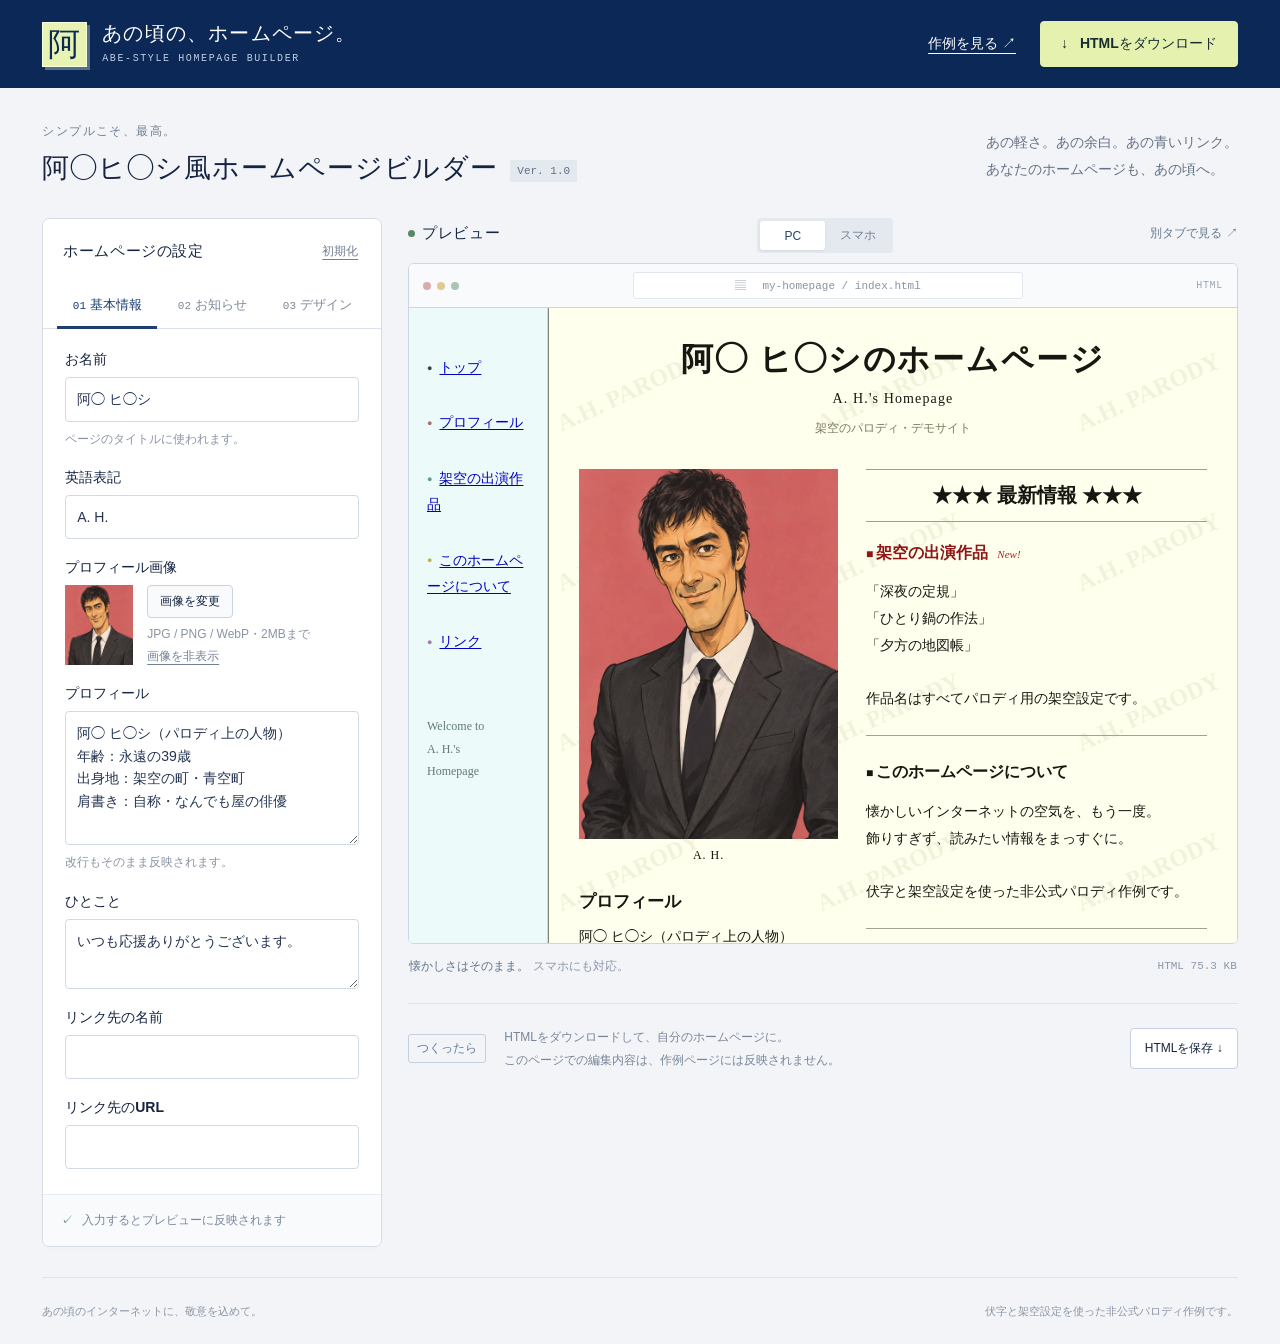
==== index.html @ 74fc6004 "Publish retro homepage builder" ====
<!doctype html>
<html lang="ja">
<head>
  <meta charset="utf-8"><meta name="viewport" content="width=device-width,initial-scale=1">
  <title>阿◯ヒ◯シ風ホームページビルダー</title>
  <meta name="description" content="あの頃のシンプルな個人ホームページをつくろう。プロフィールを入力して、すぐにプレビュー。HTMLで持ち帰れます。架空の人物を使ったパロディ作例。">
  <link rel="canonical" href="https://zanneninsan.github.io/retro-homepage-builder/">
  <meta property="og:type" content="website">
  <meta property="og:title" content="阿◯ヒ◯シ風ホームページビルダー">
  <meta property="og:description" content="名前を入れるだけで、あの頃の個人ホームページへ。即プレビューして、HTMLで持ち帰ろう。非公式パロディ。">
  <meta property="og:url" content="https://zanneninsan.github.io/retro-homepage-builder/">
  <meta property="og:image" content="https://zanneninsan.github.io/retro-homepage-builder/social-card.png">
  <meta property="og:image:width" content="1200">
  <meta property="og:image:height" content="630">
  <meta name="twitter:card" content="summary_large_image">
  <meta name="twitter:title" content="阿◯ヒ◯シ風ホームページビルダー">
  <meta name="twitter:description" content="名前を入れるだけで、あの頃の個人ホームページへ。即プレビューして、HTMLで持ち帰ろう。非公式パロディ。">
  <meta name="twitter:image" content="https://zanneninsan.github.io/retro-homepage-builder/social-card.png">
  <link rel="icon" type="image/svg+xml" href="data:image/svg+xml,%3Csvg xmlns='http://www.w3.org/2000/svg' viewBox='0 0 32 32'%3E%3Crect width='32' height='32' rx='4' fill='%230c2856'/%3E%3Ctext x='16' y='24' text-anchor='middle' font-size='24' fill='%23e6f5a7'%3E阿%3C/text%3E%3C/svg%3E">
  <link rel="stylesheet" href="./style.css">
  <script type="module" src="./app.js"></script>
</head>
<body>
  <header class="topbar">
    <a href="./" class="brand"><span class="brand-mark">阿</span><span>あの頃の、ホームページ。<small>ABE-STYLE HOMEPAGE BUILDER</small></span></a>
    <div class="header-actions"><a class="sample-link" href="./sample.html" target="_blank" rel="noopener">作例を見る <span aria-hidden="true">↗</span></a><button class="download primary" type="button"><span aria-hidden="true">↓</span> HTMLをダウンロード</button></div>
  </header>
  <main>
    <div class="page-intro"><div><div class="eyebrow">シンプルこそ、最高。</div><h1>阿◯ヒ◯シ風<br class="mobile-break">ホームページビルダー<span class="version">Ver. 1.0</span></h1></div><p>あの軽さ。あの余白。あの青いリンク。<br>あなたのホームページも、あの頃へ。</p></div>
    <div class="workspace">
      <section class="editor" aria-labelledby="editor-heading">
        <div class="editor-heading"><h2 id="editor-heading">ホームページの設定</h2><button class="text-button" id="reset" type="button">初期化</button></div>
        <div class="tabs" role="tablist" aria-label="編集する項目">
          <button type="button" role="tab" aria-selected="true" aria-controls="panel-profile" id="tab-profile" tabindex="0" data-tab="profile"><span>01</span> 基本情報</button>
          <button type="button" role="tab" aria-selected="false" aria-controls="panel-news" id="tab-news" tabindex="-1" data-tab="news"><span>02</span> お知らせ</button>
          <button type="button" role="tab" aria-selected="false" aria-controls="panel-design" id="tab-design" tabindex="-1" data-tab="design"><span>03</span> デザイン</button>
        </div>
        <form id="settings" autocomplete="off">
          <div role="tabpanel" id="panel-profile" aria-labelledby="tab-profile">
            <label class="field">お名前<input name="name" maxlength="50" value="阿◯ ヒ◯シ" required><span class="hint">ページのタイトルに使われます。</span></label>
            <label class="field">英語表記<input name="english" maxlength="80" value="A. H."></label>
            <div class="field"><span>プロフィール画像</span><div class="photo-picker"><div class="photo-thumb" id="photo-thumb"></div><div><label class="upload-button" for="photo">画像を変更</label><input id="photo" type="file" accept="image/jpeg,image/png,image/webp" class="visually-hidden"><p class="hint">JPG / PNG / WebP・2MBまで</p><button type="button" class="text-button" id="remove-photo">画像を非表示</button></div></div></div>
            <label class="field">プロフィール<textarea name="profile" rows="5" maxlength="2000">阿◯ ヒ◯シ（パロディ上の人物）
年齢：永遠の39歳
出身地：架空の町・青空町
肩書き：自称・なんでも屋の俳優</textarea><span class="hint">改行もそのまま反映されます。</span></label>
            <label class="field">ひとこと<textarea name="intro" rows="2" maxlength="500">いつも応援ありがとうございます。</textarea></label>
            <label class="field">リンク先の名前<input name="linkLabel" maxlength="60" value=""></label>
            <label class="field">リンク先のURL<input name="linkUrl" type="url" maxlength="500" value=""></label>
          </div>
          <div role="tabpanel" id="panel-news" aria-labelledby="tab-news" hidden>
            <p class="panel-note">最新情報を、飾らずまっすぐに。<br>3つの見出しと本文を編集できます。</p>
            <div id="news-fields"></div>
            <label class="field">更新日<input name="updated" type="date" value="2026-10-03"></label>
          </div>
          <div role="tabpanel" id="panel-design" aria-labelledby="tab-design" hidden>
            <fieldset class="color-field"><legend>背景の色</legend><div class="swatches"><label><input type="radio" name="background" value="#ffffee" checked><span style="--swatch:#ffffee">クリーム</span></label><label><input type="radio" name="background" value="#ffffff"><span style="--swatch:#ffffff">ホワイト</span></label><label><input type="radio" name="background" value="#effaff"><span style="--swatch:#effaff">水色</span></label><label><input type="radio" name="background" value="#f0faee"><span style="--swatch:#f0faee">若草</span></label></div></fieldset>
            <label class="field">背景に繰り返す文字<input name="watermark" maxlength="50" value="A.H. PARODY"></label>
            <label class="check-field"><input type="checkbox" name="showWatermark" checked> 背景の文字を表示する</label>
            <label class="field">メニューの色<input type="color" name="navColor" value="#edfafa"></label>
            <div class="design-note"><strong>あの頃のお約束</strong><p>明朝体、青いリンク、控えめな罫線。<br>大切なものだけを残したデザインです。</p></div>
          </div>
        </form>
        <div class="editor-bottom"><span aria-hidden="true">✓</span> 入力するとプレビューに反映されます</div>
      </section>
      <section class="preview-section" aria-labelledby="preview-heading">
        <div class="preview-toolbar"><h2 id="preview-heading"><span class="live-dot" aria-hidden="true"></span>プレビュー</h2><div class="view-switch" role="group" aria-label="プレビューの幅"><button type="button" class="selected" aria-pressed="true" data-view="desktop">PC</button><button type="button" aria-pressed="false" data-view="mobile">スマホ</button></div><button type="button" class="open-preview" id="open-preview" title="編集内容を別タブで見る">別タブで見る <span aria-hidden="true">↗</span></button></div>
        <div class="browser-stage"><div class="browser-window" id="browser-window"><div class="browser-chrome"><div class="window-dots" aria-hidden="true"><i></i><i></i><i></i></div><span class="address"><span aria-hidden="true">▤</span> my-homepage / index.html</span><span class="html-label">HTML</span></div><iframe id="preview" title="作成中のホームページ" sandbox="allow-popups allow-popups-to-escape-sandbox"></iframe></div></div>
        <div class="preview-bottom"><span><strong>懐かしさはそのまま。</strong> スマホにも対応。</span><span id="file-size">HTML</span></div>
        <div class="tip"><span class="tip-label">つくったら</span><p>HTMLをダウンロードして、自分のホームページに。<br>このページでの編集内容は、作例ページには反映されません。</p><button class="download secondary" type="button">HTMLを保存 <span aria-hidden="true">↓</span></button></div>
      </section>
    </div>
    <footer><span>あの頃のインターネットに、敬意を込めて。</span><span>伏字と架空設定を使った非公式パロディ作例です。</span></footer>
  </main>
  <div id="toast" class="toast" role="status" aria-live="polite" hidden></div>
  <dialog id="reset-dialog"><h2>編集内容を初期化しますか？</h2><p>入力した文章や画像を、最初の作例に戻します。</p><div class="dialog-actions"><button id="cancel-reset" type="button">戻る</button><button id="confirm-reset" class="primary" type="button">初期化する</button></div></dialog>
</body>
</html>
---- style.css ----
:root{font-family:-apple-system,BlinkMacSystemFont,"Segoe UI","Noto Sans JP","Yu Gothic",sans-serif;color:#152440;background:#f2f4f7;font-synthesis:none;font-size:16px}*{box-sizing:border-box}body{margin:0}button,input,textarea{font:inherit}button,a,label.upload-button{-webkit-tap-highlight-color:transparent}button{cursor:pointer}a{color:inherit}button:focus-visible,a:focus-visible,input:focus-visible,textarea:focus-visible{outline:3px solid #5671cb;outline-offset:3px}button{color:inherit}button:disabled{cursor:wait}.topbar{min-height:88px;background:#0c2856;color:white;display:flex;align-items:center;justify-content:space-between;padding:18px 3.3%;gap:24px}.brand{display:flex;align-items:center;gap:15px;text-decoration:none;font-family:"Yu Mincho","Hiragino Mincho ProN",serif;font-size:20px;font-weight:700;letter-spacing:.06em}.brand-mark{width:45px;height:45px;display:grid;place-items:center;background:#e7f3b3;color:#0c2856;font-size:32px;border:1px solid #f9ffd9;box-shadow:3px 3px 0 #527189}.brand small{display:block;font:10px/1.8 ui-monospace,monospace;letter-spacing:.16em;color:#bfcee5;margin-top:3px}.header-actions{display:flex;align-items:center;gap:24px}.sample-link{font-size:14px;text-underline-offset:5px}.primary{background:#e5f2af;border:1px solid #e5f2af;color:#172d30;font-weight:700;border-radius:4px;padding:13px 20px;font-size:14px;box-shadow:0 2px 0 #0002}.primary:hover{background:#f1ffc3}.primary span{margin-right:8px}main{max-width:1600px;margin:auto;padding:35px 3.3% 0}.page-intro{display:flex;justify-content:space-between;align-items:center;gap:20px;margin-bottom:30px}.eyebrow{font-size:12px;font-weight:700;letter-spacing:.12em;color:#6e7d8e;margin-bottom:8px}h1{font-family:"Yu Mincho","Hiragino Mincho ProN",serif;font-size:clamp(21px,2.1vw,32px);font-weight:700;letter-spacing:.035em;margin:0;line-height:1.5}.version{font:11px ui-monospace,monospace;letter-spacing:0;display:inline-block;background:#e4e9f0;color:#61718a;padding:5px 7px;margin-left:12px;vertical-align:middle}.page-intro p{font-size:14px;line-height:1.9;color:#657286;margin:0}.mobile-break{display:none}.workspace{display:grid;grid-template-columns:340px minmax(0,1fr);gap:26px;align-items:start}.editor{border:1px solid #d5dce6;background:#fff;border-radius:7px;overflow:hidden;box-shadow:0 3px 6px #14233f03}.editor-heading{padding:21px 20px;display:flex;align-items:center;justify-content:space-between}.editor h2,.preview-toolbar h2{font-size:15px;margin:0;letter-spacing:.04em}.text-button{border:none;background:none;text-decoration:underline;text-underline-offset:4px;color:#728095;font-size:12px;padding:3px}.tabs{display:flex;border-bottom:1px solid #dce2ea;padding:0 14px;gap:5px}.tabs button{flex:1;white-space:nowrap;border:0;border-bottom:3px solid transparent;margin-bottom:-1px;padding:12px 0;background:transparent;font-size:13px;color:#7f8999}.tabs button span{font:11px ui-monospace,monospace}.tabs [aria-selected=true]{border-bottom-color:#203e71;color:#183d73;font-weight:700}form{padding:22px 22px 25px}form [role=tabpanel][hidden]{display:none}.field{display:flex;flex-direction:column;gap:8px;font-size:14px;font-weight:600;margin-bottom:20px}.field:last-child{margin-bottom:0}.field input:not([type=color]):not([type=file]),textarea{width:100%;border:1px solid #d2dae5;border-radius:4px;background:#fff;padding:10px 11px;color:#243450;font-size:14px;font-weight:400;line-height:1.6;transition:border-color .15s}.field input:hover,textarea:hover{border-color:#8194b0}.field input[type=color]{height:42px;width:100%;border:1px solid #d2dae5;border-radius:4px;background:#fff}.field textarea{resize:vertical;min-height:70px}.hint{font-size:12px;color:#8a94a3;font-weight:400;line-height:1.6;margin:0}.photo-picker{display:flex;align-items:center;gap:14px}.photo-thumb{width:68px;height:80px;background:#eaf0f4;flex-shrink:0;display:grid;place-items:center;color:#7a8ba0;font-size:12px;overflow:hidden}.photo-thumb img{width:100%;height:100%;object-fit:cover;object-position:50% 25%}.upload-button{border:1px solid #c9d3e1;border-radius:4px;font-size:12px;padding:7px 12px;display:inline-block;cursor:pointer;background:#f8fafc;margin-bottom:7px}.photo-picker .text-button{font-size:12px;margin-top:4px;padding:0}.editor-bottom{background:#f9fafc;border-top:1px solid #e7ebf1;padding:15px 18px;font-size:12px;color:#79889b;line-height:1.7}.editor-bottom span{color:#4b7956;margin-right:5px}.preview-toolbar{height:45px;display:flex;align-items:flex-start;gap:15px}.preview-toolbar h2{display:flex;align-items:center;gap:7px;padding-top:6px}.live-dot{height:7px;width:7px;background:#598768;border-radius:50%}.view-switch{margin:auto;display:flex;background:#e4e9ef;padding:3px;border-radius:4px;margin-top:0}.view-switch button{border:0;background:none;font-size:12px;min-width:65px;padding:6px 10px;color:#718095;border-radius:3px}.view-switch .selected{background:#fff;box-shadow:0 1px 3px #0001;color:#274570}.open-preview{border:0;background:none;font-size:12px;color:#66778f;padding:7px 0;white-space:nowrap}.browser-stage{background:#e3e8ef;border:1px solid #ccd5e2;border-radius:6px;padding:0;min-height:680px;display:flex;justify-content:center;align-items:flex-start;overflow:hidden;transition:padding .2s}.browser-window{width:100%;background:#fff;box-shadow:0 4px 18px #2637580b;transition:width .2s}.browser-chrome{height:44px;background:#f8fafc;border-bottom:1px solid #cdd6e0;display:flex;align-items:center;padding:0 14px;gap:18px}.window-dots{display:flex;gap:6px}.window-dots i{width:8px;height:8px;border-radius:50%;background:#c0cbd8}.window-dots i:first-child{background:#d8acaa}.window-dots i:nth-child(2){background:#e1c996}.window-dots i:nth-child(3){background:#a8c6b1}.address{font:11px ui-monospace,monospace;color:#8893a1;text-align:center;flex:1;border:1px solid #e2e7ee;background:white;max-width:390px;padding:5px 8px;border-radius:3px;margin:auto}.address span{margin-right:10px}.html-label{font:10px ui-monospace,monospace;letter-spacing:.06em;color:#9da6b4}iframe{display:block;width:100%;height:635px;border:0;background:#ffffee}.browser-stage:has(.mobile){padding:20px 8px}.browser-window.mobile{width:375px;max-width:100%;border:1px solid #c0cad8;border-radius:5px;overflow:hidden}.browser-window.mobile iframe{height:595px}.browser-window.mobile .address{font-size:10px}.browser-window.mobile .html-label{display:none}.preview-bottom{display:flex;justify-content:space-between;gap:12px;font-size:12px;color:#8c98a8;line-height:1.6;padding:13px 1px}.preview-bottom strong{font-weight:400;color:#62738b}#file-size{font:11px/1.8 ui-monospace,monospace;white-space:nowrap}.tip{display:flex;align-items:center;gap:18px;border-top:1px solid #dce3eb;margin-top:13px;padding:22px 0}.tip-label{border:1px solid #c5d0df;color:#637c9c;border-radius:3px;padding:5px 8px;white-space:nowrap;font-size:12px}.tip p{font-size:12px;line-height:1.9;color:#78869a;margin:0;flex:1}.secondary{border:1px solid #c4cfdf;background:white;border-radius:4px;font-size:12px;padding:11px 14px;white-space:nowrap}.secondary:hover{background:#eaf0f9}footer{border-top:1px solid #dce3eb;display:flex;justify-content:space-between;gap:16px;padding:24px 0;font-size:11px;line-height:1.7;color:#8a96a6;margin-top:30px}.panel-note{font-size:13px;color:#7a8799;line-height:1.8;margin:0 0 24px}.news-set{border:0;padding:0;margin:0 0 26px}.news-set legend{font:11px ui-monospace,monospace;color:#8091a9;letter-spacing:.1em;margin-bottom:13px}.news-set .field{margin-bottom:12px}.color-field{padding:0;border:0;margin:0 0 25px}.color-field legend{font-weight:600;font-size:14px;margin-bottom:12px}.swatches{display:grid;grid-template-columns:1fr 1fr;gap:10px}.swatches label{cursor:pointer;display:flex;align-items:center;gap:5px;font-size:12px}.swatches span{background:var(--swatch);border:1px solid #d3dce9;border-radius:3px;padding:10px 8px;flex:1}.swatches input:checked+span{border-color:#264a81;box-shadow:0 0 0 1px #264a81}.check-field{display:flex;align-items:center;gap:8px;font-size:14px;margin:10px 0 25px}.check-field input{width:17px;height:17px;accent-color:#224777}.design-note{margin-top:27px;border-top:1px solid #e2e7ee;padding-top:23px;font-size:13px;color:#748297;line-height:1.9}.design-note p{margin-bottom:0}.visually-hidden{position:absolute;width:1px;height:1px;padding:0;margin:-1px;overflow:hidden;clip:rect(0,0,0,0);white-space:nowrap;border:0}.visually-hidden:focus-visible+*{outline:2px solid #375781}.photo-picker:focus-within .upload-button{outline:2px solid #5671cb}.toast{position:fixed;bottom:25px;left:50%;transform:translateX(-50%);background:#102b54;color:white;box-shadow:0 5px 30px #0003;border-radius:5px;padding:14px 24px;font-size:14px;z-index:5;max-width:90%;width:max-content}.toast[hidden]{display:none}dialog{max-width:440px;width:90%;border:1px solid #cfdae7;border-radius:8px;padding:28px;color:#223957;box-shadow:0 20px 80px #0002}dialog::backdrop{background:#0c1d3e66}dialog h2{font-size:19px;margin:0 0 16px}dialog p{font-size:14px;line-height:1.8;color:#6c7d94}.dialog-actions{display:flex;justify-content:flex-end;gap:12px;margin-top:25px}.dialog-actions button{border:1px solid #c5cfdf;border-radius:4px;padding:10px 16px;background:white;font-size:14px}.dialog-actions .primary{background:#e5f2af;border-color:#d7e7a0}@media(min-width:1450px){.workspace{grid-template-columns:365px minmax(0,1fr)}iframe{height:690px}.browser-stage{min-height:735px}}@media(max-width:1100px){.workspace{grid-template-columns:310px minmax(0,1fr);gap:20px}.page-intro p{display:none}.tip{gap:10px;flex-wrap:wrap}.tip .secondary{margin-left:auto}.brand{font-size:17px}.header-actions{gap:15px}.primary{padding:12px 14px}}@media(max-width:800px){.topbar{padding:16px 5%;min-height:78px}.brand{font-size:15px;gap:10px}.brand-mark{width:36px;height:36px;font-size:26px}.brand small{font-size:8px}.header-actions .primary{display:none}.sample-link{font-size:12px}main{padding:25px 5% 0}.page-intro{margin-bottom:23px}h1{font-size:23px}.version{font-size:10px;margin-left:7px}.mobile-break{display:block}.workspace{grid-template-columns:1fr;gap:25px}.preview-section{min-width:0}.editor-heading{padding:18px}.tabs{padding:0 18px}.tabs button{font-size:14px}form{padding:22px;max-height:510px;overflow:auto}.editor-bottom{padding:12px 20px}.preview-toolbar{gap:10px}.preview-toolbar h2{font-size:14px}.view-switch button{min-width:49px}.open-preview{font-size:11px}.browser-stage{min-height:580px}iframe{height:560px}.browser-chrome{gap:8px;padding:0 9px}.html-label{display:none}.window-dots{gap:4px}.window-dots i{width:6px;height:6px}.address{font-size:10px}.tip{gap:12px}.tip p{min-width:70%}footer{flex-direction:column;gap:8px;margin-top:20px;padding:22px 0}.preview-bottom{font-size:11px}.eyebrow{font-size:11px}}@media(prefers-reduced-motion:reduce){*{transition:none!important}}
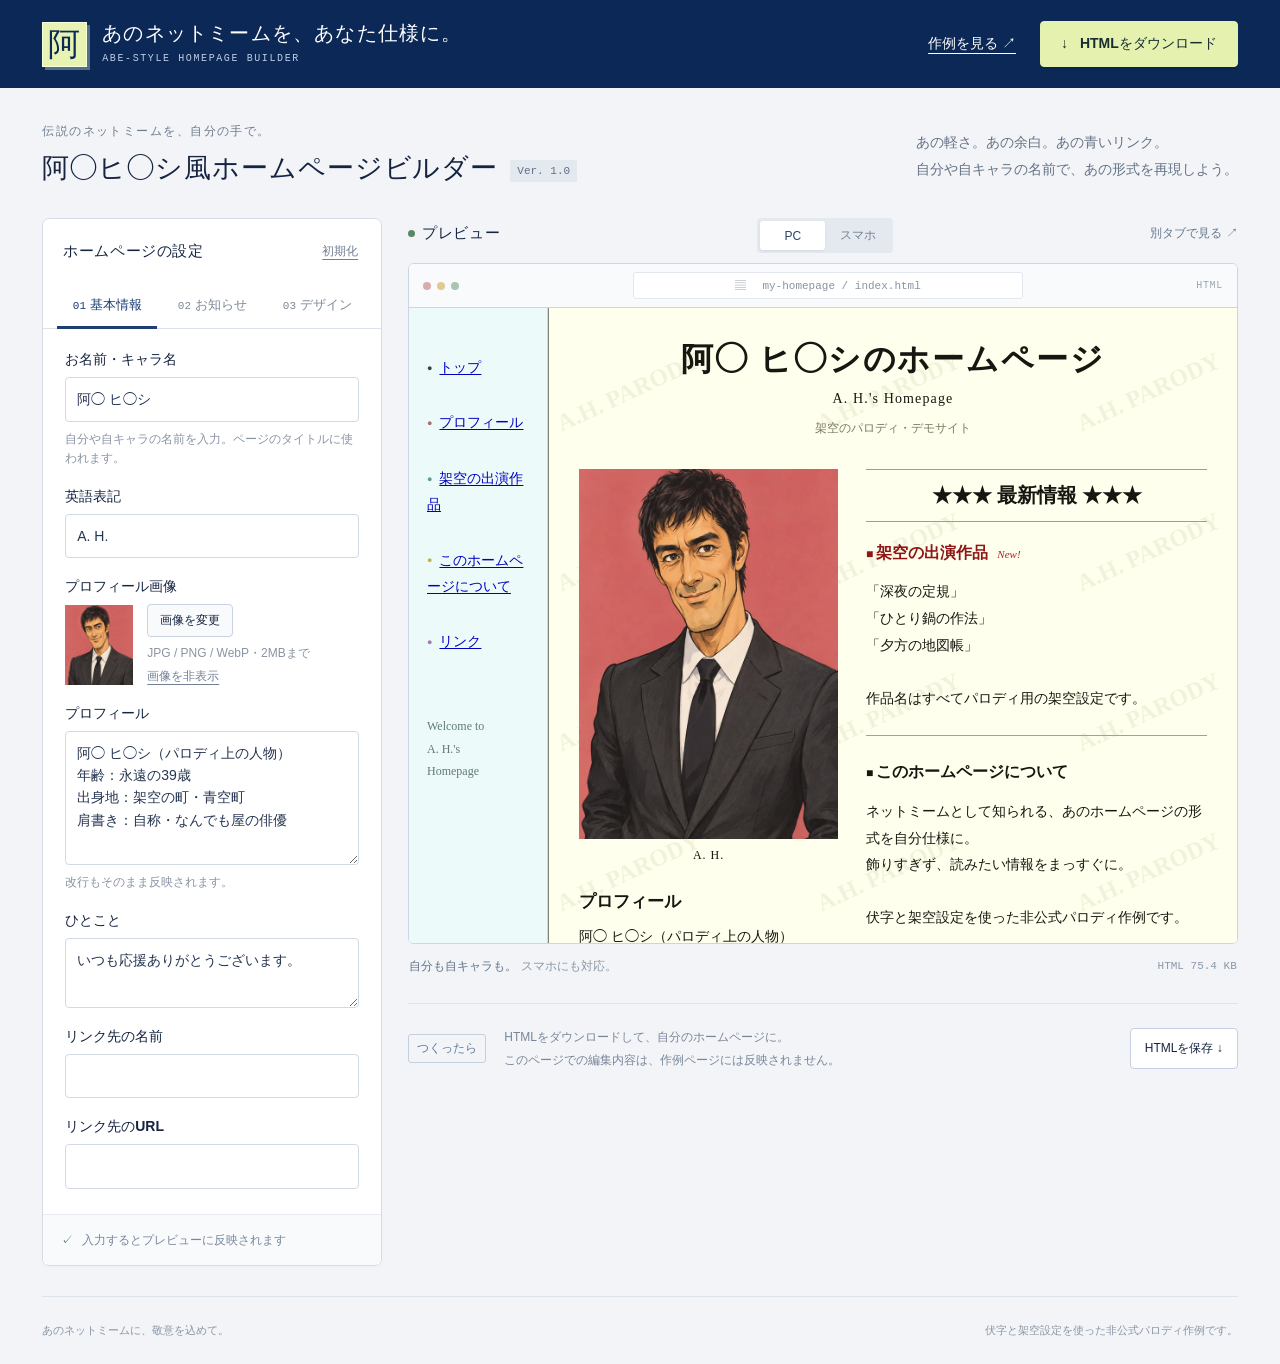
==== commit ea696667: "Focus copy on homepage meme customization" ====
--- a/index.html
+++ b/index.html
@@ -3,30 +3,30 @@
 <head>
   <meta charset="utf-8"><meta name="viewport" content="width=device-width,initial-scale=1">
   <title>阿◯ヒ◯シ風ホームページビルダー</title>
-  <meta name="description" content="あの頃のシンプルな個人ホームページをつくろう。プロフィールを入力して、すぐにプレビュー。HTMLで持ち帰れます。架空の人物を使ったパロディ作例。">
+  <meta name="description" content="ネットミームとして知られるホームページのスタイルを、自分や自キャラの名前で再現。すぐにプレビューして、HTMLで持ち帰れます。非公式パロディ。">
   <link rel="canonical" href="https://zanneninsan.github.io/retro-homepage-builder/">
   <meta property="og:type" content="website">
   <meta property="og:title" content="阿◯ヒ◯シ風ホームページビルダー">
-  <meta property="og:description" content="名前を入れるだけで、あの頃の個人ホームページへ。即プレビューして、HTMLで持ち帰ろう。非公式パロディ。">
+  <meta property="og:description" content="伝説のネットミームを自分や自キャラの名前で。即プレビューして、HTMLで持ち帰ろう。非公式パロディ。">
   <meta property="og:url" content="https://zanneninsan.github.io/retro-homepage-builder/">
-  <meta property="og:image" content="https://zanneninsan.github.io/retro-homepage-builder/social-card.png">
+  <meta property="og:image" content="https://zanneninsan.github.io/retro-homepage-builder/social-card-v2.png">
   <meta property="og:image:width" content="1200">
   <meta property="og:image:height" content="630">
   <meta name="twitter:card" content="summary_large_image">
   <meta name="twitter:title" content="阿◯ヒ◯シ風ホームページビルダー">
-  <meta name="twitter:description" content="名前を入れるだけで、あの頃の個人ホームページへ。即プレビューして、HTMLで持ち帰ろう。非公式パロディ。">
-  <meta name="twitter:image" content="https://zanneninsan.github.io/retro-homepage-builder/social-card.png">
+  <meta name="twitter:description" content="伝説のネットミームを自分や自キャラの名前で。即プレビューして、HTMLで持ち帰ろう。非公式パロディ。">
+  <meta name="twitter:image" content="https://zanneninsan.github.io/retro-homepage-builder/social-card-v2.png">
   <link rel="icon" type="image/svg+xml" href="data:image/svg+xml,%3Csvg xmlns='http://www.w3.org/2000/svg' viewBox='0 0 32 32'%3E%3Crect width='32' height='32' rx='4' fill='%230c2856'/%3E%3Ctext x='16' y='24' text-anchor='middle' font-size='24' fill='%23e6f5a7'%3E阿%3C/text%3E%3C/svg%3E">
   <link rel="stylesheet" href="./style.css">
   <script type="module" src="./app.js"></script>
 </head>
 <body>
   <header class="topbar">
-    <a href="./" class="brand"><span class="brand-mark">阿</span><span>あの頃の、ホームページ。<small>ABE-STYLE HOMEPAGE BUILDER</small></span></a>
+    <a href="./" class="brand"><span class="brand-mark">阿</span><span>あのネットミームを、あなた仕様に。<small>ABE-STYLE HOMEPAGE BUILDER</small></span></a>
     <div class="header-actions"><a class="sample-link" href="./sample.html" target="_blank" rel="noopener">作例を見る <span aria-hidden="true">↗</span></a><button class="download primary" type="button"><span aria-hidden="true">↓</span> HTMLをダウンロード</button></div>
   </header>
   <main>
-    <div class="page-intro"><div><div class="eyebrow">シンプルこそ、最高。</div><h1>阿◯ヒ◯シ風<br class="mobile-break">ホームページビルダー<span class="version">Ver. 1.0</span></h1></div><p>あの軽さ。あの余白。あの青いリンク。<br>あなたのホームページも、あの頃へ。</p></div>
+    <div class="page-intro"><div><div class="eyebrow">伝説のネットミームを、自分の手で。</div><h1>阿◯ヒ◯シ風<br class="mobile-break">ホームページビルダー<span class="version">Ver. 1.0</span></h1></div><p>あの軽さ。あの余白。あの青いリンク。<br>自分や自キャラの名前で、あの形式を再現しよう。</p></div>
     <div class="workspace">
       <section class="editor" aria-labelledby="editor-heading">
         <div class="editor-heading"><h2 id="editor-heading">ホームページの設定</h2><button class="text-button" id="reset" type="button">初期化</button></div>
@@ -37,7 +37,7 @@
         </div>
         <form id="settings" autocomplete="off">
           <div role="tabpanel" id="panel-profile" aria-labelledby="tab-profile">
-            <label class="field">お名前<input name="name" maxlength="50" value="阿◯ ヒ◯シ" required><span class="hint">ページのタイトルに使われます。</span></label>
+            <label class="field">お名前・キャラ名<input name="name" maxlength="50" value="阿◯ ヒ◯シ" required><span class="hint">自分や自キャラの名前を入力。ページのタイトルに使われます。</span></label>
             <label class="field">英語表記<input name="english" maxlength="80" value="A. H."></label>
             <div class="field"><span>プロフィール画像</span><div class="photo-picker"><div class="photo-thumb" id="photo-thumb"></div><div><label class="upload-button" for="photo">画像を変更</label><input id="photo" type="file" accept="image/jpeg,image/png,image/webp" class="visually-hidden"><p class="hint">JPG / PNG / WebP・2MBまで</p><button type="button" class="text-button" id="remove-photo">画像を非表示</button></div></div></div>
             <label class="field">プロフィール<textarea name="profile" rows="5" maxlength="2000">阿◯ ヒ◯シ（パロディ上の人物）
@@ -58,7 +58,7 @@
             <label class="field">背景に繰り返す文字<input name="watermark" maxlength="50" value="A.H. PARODY"></label>
             <label class="check-field"><input type="checkbox" name="showWatermark" checked> 背景の文字を表示する</label>
             <label class="field">メニューの色<input type="color" name="navColor" value="#edfafa"></label>
-            <div class="design-note"><strong>あの頃のお約束</strong><p>明朝体、青いリンク、控えめな罫線。<br>大切なものだけを残したデザインです。</p></div>
+            <div class="design-note"><strong>あのホームページの定番</strong><p>明朝体、青いリンク、控えめな罫線。<br>大切なものだけを残したデザインです。</p></div>
           </div>
         </form>
         <div class="editor-bottom"><span aria-hidden="true">✓</span> 入力するとプレビューに反映されます</div>
@@ -66,11 +66,11 @@
       <section class="preview-section" aria-labelledby="preview-heading">
         <div class="preview-toolbar"><h2 id="preview-heading"><span class="live-dot" aria-hidden="true"></span>プレビュー</h2><div class="view-switch" role="group" aria-label="プレビューの幅"><button type="button" class="selected" aria-pressed="true" data-view="desktop">PC</button><button type="button" aria-pressed="false" data-view="mobile">スマホ</button></div><button type="button" class="open-preview" id="open-preview" title="編集内容を別タブで見る">別タブで見る <span aria-hidden="true">↗</span></button></div>
         <div class="browser-stage"><div class="browser-window" id="browser-window"><div class="browser-chrome"><div class="window-dots" aria-hidden="true"><i></i><i></i><i></i></div><span class="address"><span aria-hidden="true">▤</span> my-homepage / index.html</span><span class="html-label">HTML</span></div><iframe id="preview" title="作成中のホームページ" sandbox="allow-popups allow-popups-to-escape-sandbox"></iframe></div></div>
-        <div class="preview-bottom"><span><strong>懐かしさはそのまま。</strong> スマホにも対応。</span><span id="file-size">HTML</span></div>
+        <div class="preview-bottom"><span><strong>自分も自キャラも。</strong> スマホにも対応。</span><span id="file-size">HTML</span></div>
         <div class="tip"><span class="tip-label">つくったら</span><p>HTMLをダウンロードして、自分のホームページに。<br>このページでの編集内容は、作例ページには反映されません。</p><button class="download secondary" type="button">HTMLを保存 <span aria-hidden="true">↓</span></button></div>
       </section>
     </div>
-    <footer><span>あの頃のインターネットに、敬意を込めて。</span><span>伏字と架空設定を使った非公式パロディ作例です。</span></footer>
+    <footer><span>あのネットミームに、敬意を込めて。</span><span>伏字と架空設定を使った非公式パロディ作例です。</span></footer>
   </main>
   <div id="toast" class="toast" role="status" aria-live="polite" hidden></div>
   <dialog id="reset-dialog"><h2>編集内容を初期化しますか？</h2><p>入力した文章や画像を、最初の作例に戻します。</p><div class="dialog-actions"><button id="cancel-reset" type="button">戻る</button><button id="confirm-reset" class="primary" type="button">初期化する</button></div></dialog>
